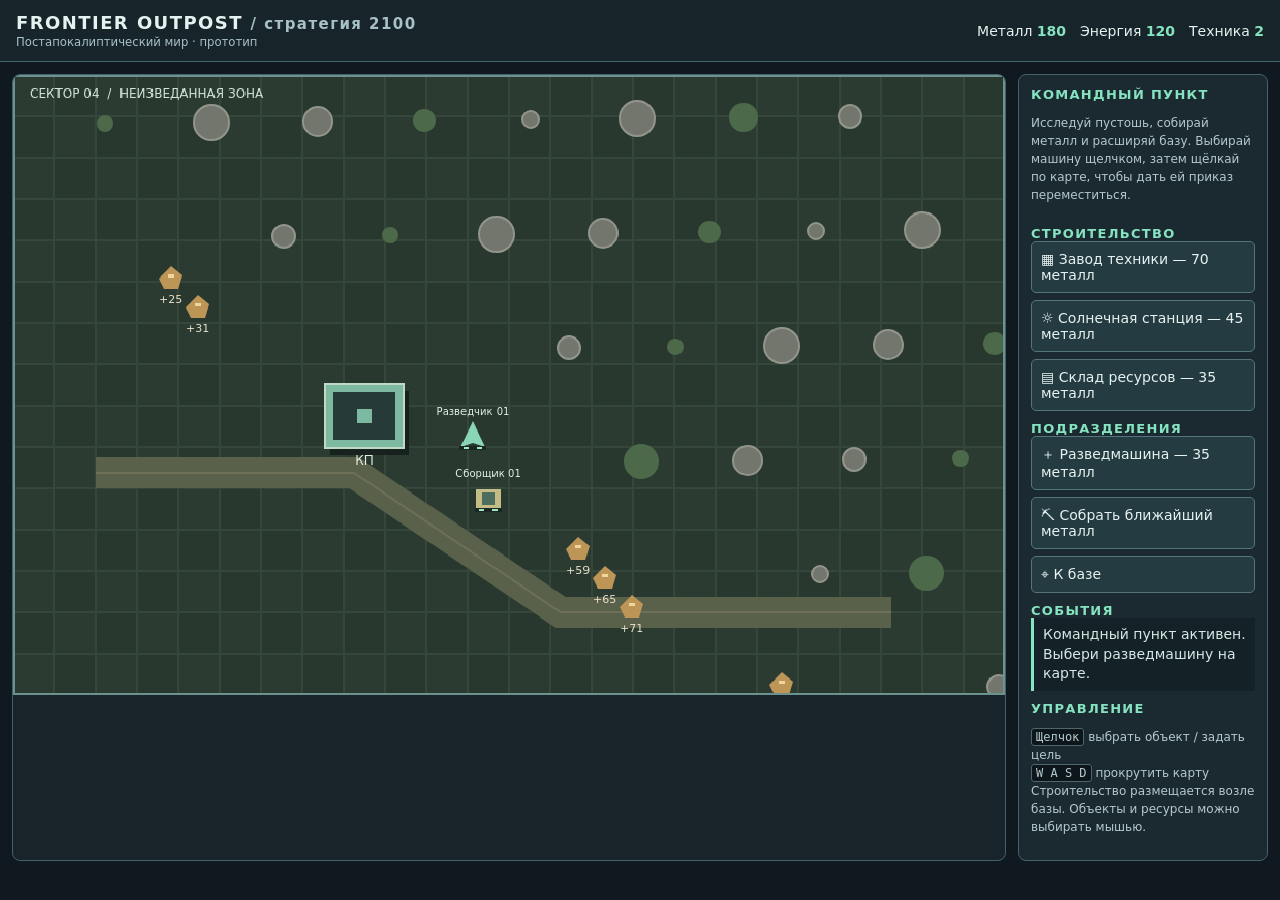
==== index.html @ 60584b37 "Add playable browser strategy prototype" ====
<!doctype html>
<html lang="ru">
<head>
<meta charset="utf-8">
<meta name="viewport" content="width=device-width,initial-scale=1">
<title>Warzone 2100 — Frontier Outpost</title>
<style>
:root{color-scheme:dark;--bg:#101820;--panel:#1b2a31;--line:#45616a;--accent:#86e3c0;--text:#e6f2ef}
*{box-sizing:border-box}body{margin:0;background:var(--bg);color:var(--text);font:14px system-ui,Segoe UI,sans-serif}
header{padding:12px 16px;background:#17242a;border-bottom:1px solid var(--line);display:flex;gap:12px;align-items:center;justify-content:space-between;flex-wrap:wrap}
h1{font-size:18px;margin:0;letter-spacing:.08em}small{color:#a8c1c5}
#stats{display:flex;gap:14px;flex-wrap:wrap}.stat b{color:var(--accent);font-variant-numeric:tabular-nums}
main{display:grid;grid-template-columns:minmax(0,1fr) 250px;gap:12px;padding:12px;max-width:1400px;margin:auto}
#stage{min-width:0;position:relative;border:1px solid var(--line);background:#18242a;border-radius:8px;overflow:hidden}
canvas{display:block;width:100%;height:auto;aspect-ratio:16/10;image-rendering:pixelated;cursor:crosshair}
aside{background:var(--panel);border:1px solid var(--line);border-radius:8px;padding:12px;display:flex;flex-direction:column;gap:10px}
h2{font-size:13px;text-transform:uppercase;letter-spacing:.1em;color:var(--accent);margin:0}
button{background:#243b42;color:var(--text);border:1px solid #55757c;border-radius:5px;padding:9px;text-align:left;cursor:pointer;font:inherit}
button:hover{background:#31515a}button:disabled{opacity:.4;cursor:not-allowed}
.actions{display:grid;gap:7px}.help{color:#b5c9cb;line-height:1.5;font-size:12px}
#message{min-height:36px;border-left:3px solid var(--accent);padding:7px 9px;background:#142126;color:#d6e8e5;line-height:1.4}
kbd{background:#0d171b;border:1px solid #50666c;border-radius:3px;padding:1px 4px}
@media(max-width:850px){main{grid-template-columns:1fr}aside{display:grid;grid-template-columns:1fr 1fr}aside .wide{grid-column:1/-1}}
@media(max-width:500px){aside{display:flex}header{align-items:flex-start}#stats{gap:8px}}
</style>
</head>
<body>
<header>
  <div><h1>FRONTIER OUTPOST <small> / стратегия 2100</small></h1><small>Постапокалиптический мир · прототип</small></div>
  <div id="stats">
    <span class="stat">Металл <b id="metal">180</b></span>
    <span class="stat">Энергия <b id="energy">120</b></span>
    <span class="stat">Техника <b id="units">2</b></span>
  </div>
</header>
<main>
  <section id="stage"><canvas id="game" width="960" height="600" aria-label="Игровая карта"></canvas></section>
  <aside>
    <div class="wide"><h2>Командный пункт</h2><p class="help">Исследуй пустошь, собирай металл и расширяй базу. Выбирай машину щелчком, затем щёлкай по карте, чтобы дать ей приказ переместиться.</p></div>
    <div><h2>Строительство</h2><div class="actions">
      <button id="buildFactory">▦ Завод техники — 70 металл</button>
      <button id="buildSolar">☼ Солнечная станция — 45 металл</button>
      <button id="buildStore">▤ Склад ресурсов — 35 металл</button>
    </div></div>
    <div><h2>Подразделения</h2><div class="actions">
      <button id="makeScout">＋ Разведмашина — 35 металл</button>
      <button id="gather">⛏ Собрать ближайший металл</button>
      <button id="center">⌖ К базе</button>
    </div></div>
    <div class="wide"><h2>События</h2><div id="message" role="status">Командный пункт активен. Выбери разведмашину на карте.</div></div>
    <div class="wide"><h2>Управление</h2><p class="help"><kbd>Щелчок</kbd> выбрать объект / задать цель<br><kbd>W A S D</kbd> прокрутить карту<br>Строительство размещается возле базы. Объекты и ресурсы можно выбирать мышью.</p></div>
  </aside>
</main>
<script>
(()=>{
const canvas=document.querySelector('#game'),ctx=canvas.getContext('2d');
const ui={metal:document.querySelector('#metal'),energy:document.querySelector('#energy'),units:document.querySelector('#units'),message:document.querySelector('#message')};
const W=1800,H=1200,T=40;let metal=180,energy=120,selected=null,cam={x:0,y:0},tick=0,placing=null;
const buildings=[{type:'hq',x:340,y:330,w:76,h:62,label:'КП'}];
const units=[{type:'scout',x:445,y:350,tx:445,ty:350,label:'Разведчик 01'},{type:'hauler',x:460,y:410,tx:460,ty:410,label:'Сборщик 01'}];
const nodes=[];for(let i=0;i<24;i++){let x=100+((i*197+53)%1550),y=80+((i*131+117)%1020);if(Math.hypot(x-370,y-360)>200)nodes.push({x,y,amount:25+(i*17)%65})}
const obstacles=[];for(let i=0;i<85;i++){let x=(i*173+89)%W,y=(i*109+47)%H;if(Math.hypot(x-370,y-360)>150)obstacles.push({x,y,r:8+(i%4)*3,type:i%3?'rock':'scrub'})}
const rand=(a,b)=>a+Math.random()*(b-a);
function say(s){ui.message.textContent=s}
function sync(){ui.metal.textContent=Math.floor(metal);ui.energy.textContent=Math.floor(energy);ui.units.textContent=units.length}
function screen(x,y){return{x:x-cam.x,y:y-cam.y}}
function world(x,y){let r=canvas.getBoundingClientRect();return{x:(x-r.left)*canvas.width/r.width+cam.x,y:(y-r.top)*canvas.height/r.height+cam.y}}
function draw(){
 ctx.clearRect(0,0,canvas.width,canvas.height);ctx.fillStyle='#26362f';ctx.fillRect(0,0,960,600);
 ctx.save();ctx.translate(-cam.x,-cam.y);
 // terrain grid
 for(let x=Math.floor(cam.x/T)*T;x<cam.x+960;x+=T){for(let y=Math.floor(cam.y/T)*T;y<cam.y+600;y+=T){ctx.fillStyle=((x/T+y/T)%2===0)?'#2b3b32':'#29382f';ctx.fillRect(x,y,T,T);ctx.strokeStyle='#35463a';ctx.strokeRect(x,y,T,T)}}
 // paths
 ctx.strokeStyle='#59614b';ctx.lineWidth=30;ctx.beginPath();ctx.moveTo(80,385);ctx.lineTo(330,385);ctx.lineTo(530,520);ctx.lineTo(850,520);ctx.stroke();ctx.strokeStyle='#6d7057';ctx.lineWidth=2;ctx.stroke();
 for(const o of obstacles){ctx.fillStyle=o.type==='rock'?'#72766c':'#4c6949';ctx.beginPath();ctx.arc(o.x,o.y,o.r,0,Math.PI*2);ctx.fill();if(o.type==='rock'){ctx.strokeStyle='#92958b';ctx.stroke()}}
 // metal nodes
 for(const n of nodes){ctx.fillStyle='#bd9557';ctx.beginPath();ctx.moveTo(n.x,n.y-12);ctx.lineTo(n.x+11,n.y-3);ctx.lineTo(n.x+7,n.y+10);ctx.lineTo(n.x-7,n.y+10);ctx.lineTo(n.x-12,n.y);ctx.closePath();ctx.fill();ctx.fillStyle='#f0d59a';ctx.fillRect(n.x-3,n.y-4,6,3);ctx.fillStyle='#e8e0c7';ctx.font='11px system-ui';ctx.fillText('+'+n.amount,n.x-12,n.y+24)}
 for(const b of buildings)drawBuilding(b);
 for(const u of units)drawUnit(u);
 ctx.restore();
 // map frame and compass
 ctx.strokeStyle='#6c9290';ctx.lineWidth=2;ctx.strokeRect(1,1,958,598);
 ctx.fillStyle='#d2e4d8';ctx.font='12px system-ui';ctx.fillText('СЕКТОР 04  /  НЕИЗВЕДАННАЯ ЗОНА',16,22);
 if(placing){ctx.fillStyle='#a3f1c2';ctx.fillText('Режим строительства: щёлкни по свободному месту',16,canvas.height-16)}
}
function drawBuilding(b){
 const colors={hq:'#7db9a0',factory:'#b3a16e',solar:'#d8bc61',store:'#9caaa1'};
 ctx.fillStyle='#17221f';ctx.fillRect(b.x-b.w/2+5,b.y-b.h/2+7,b.w,b.h);
 ctx.fillStyle=colors[b.type]||'#8db3a5';ctx.fillRect(b.x-b.w/2,b.y-b.h/2,b.w,b.h);
 ctx.fillStyle='#263b38';ctx.fillRect(b.x-b.w/2+8,b.y-b.h/2+8,b.w-16,b.h-16);
 ctx.strokeStyle='#c0d9c4';ctx.strokeRect(b.x-b.w/2,b.y-b.h/2,b.w,b.h);
 if(b.type==='solar'){ctx.strokeStyle='#f3d97e';for(let i=-1;i<=1;i++){ctx.beginPath();ctx.moveTo(b.x+i*13,b.y-16);ctx.lineTo(b.x+i*13,b.y+16);ctx.stroke()}}
 else {ctx.fillStyle=colors[b.type]||'#8db3a5';ctx.fillRect(b.x-7,b.y-7,14,14)}
 ctx.fillStyle='#e6eee1';ctx.font='12px system-ui';ctx.textAlign='center';ctx.fillText(b.label,b.x,b.y+b.h/2+16);ctx.textAlign='left';
 if(selected===b){ctx.strokeStyle='#8af0c1';ctx.lineWidth=2;ctx.strokeRect(b.x-b.w/2-4,b.y-b.h/2-4,b.w+8,b.h+8)}
}
function drawUnit(u){
 ctx.save();ctx.translate(u.x,u.y);
 if(u.type==='scout'){ctx.fillStyle='#8ad5b5';ctx.beginPath();ctx.moveTo(0,-15);ctx.lineTo(12,10);ctx.lineTo(0,6);ctx.lineTo(-12,10);ctx.closePath();ctx.fill()}
 else {ctx.fillStyle='#c3bd85';ctx.fillRect(-12,-9,24,18);ctx.fillStyle='#4d6d5e';ctx.fillRect(-6,-6,12,12)}
 ctx.fillStyle='#1a2724';ctx.fillRect(-13,9,26,4);ctx.fillStyle='#9ce8bd';ctx.fillRect(-9,10,5,2);ctx.fillRect(4,10,5,2);
 if(selected===u){ctx.strokeStyle='#9cf5c4';ctx.lineWidth=2;ctx.beginPath();ctx.arc(0,0,20,0,Math.PI*2);ctx.stroke()}
 ctx.fillStyle='#e4eee6';ctx.font='10px system-ui';ctx.textAlign='center';ctx.fillText(u.label,0,-21);ctx.restore();ctx.textAlign='left';
}
function freeSpot(x,y){return !buildings.some(b=>Math.hypot(x-b.x,y-b.y)<70)&&!nodes.some(n=>Math.hypot(x-n.x,y-n.y)<30)}
function build(type,cost,label,w=54,h=44){
 if(metal<cost){say('Недостаточно металла. Отправь сборщик к месторождению.');return}
 const base=buildings[0],x=base.x+100+(buildings.length%3)*72,y=base.y+90+Math.floor(buildings.length/3)*62;
 if(!freeSpot(x,y)){say('Рядом с базой нет свободного места.');return}
 metal-=cost;buildings.push({type,x,y,w,h,label});if(type==='solar')energy+=25;sync();say(label+' построен.');
}
document.querySelector('#buildFactory').onclick=()=>build('factory',70,'Завод',64,52);
document.querySelector('#buildSolar').onclick=()=>build('solar',45,'Солнечная станция',58,42);
document.querySelector('#buildStore').onclick=()=>build('store',35,'Склад',54,44);
document.querySelector('#makeScout').onclick=()=>{
 if(!buildings.some(b=>b.type==='factory')){say('Сначала построй завод техники.');return}
 if(metal<35){say('Недостаточно металла.');return}
 metal-=35;units.push({type:'scout',x:buildings[0].x+rand(-45,45),y:buildings[0].y+70,tx:buildings[0].x+80,ty:buildings[0].y+80,label:'Разведчик '+String(units.length+1).padStart(2,'0')});sync();say('Разведмашина готова.');
};
document.querySelector('#gather').onclick=()=>{
 let u=selected&&units.includes(selected)?selected:units.find(u=>u.type==='hauler');
 if(!u){say('Выбери сборщик или разведмашину.');return}
 const n=nodes.filter(n=>n.amount>0).sort((a,b)=>Math.hypot(a.x-u.x,a.y-u.y)-Math.hypot(b.x-u.x,b.y-u.y))[0];
 if(!n){say('Все доступные месторождения исчерпаны.');return}
 u.task=n;u.tx=n.x;u.ty=n.y;say('Сборщик направлен к месторождению.');
};
document.querySelector('#center').onclick=()=>{cam.x=Math.max(0,Math.min(W-960,buildings[0].x-480));cam.y=Math.max(0,Math.min(H-600,buildings[0].y-300))};
canvas.addEventListener('click',e=>{
 const p=world(e.clientX,e.clientY);
 if(placing){if(freeSpot(p.x,p.y)){metal-=placing.cost;buildings.push({type:placing.type,x:p.x,y:p.y,w:placing.w,h:placing.h,label:placing.label});if(placing.type==='solar')energy+=25;say(placing.label+' построен.');placing=null;sync()}else say('Это место занято.');return}
 const b=buildings.find(b=>Math.abs(p.x-b.x)<b.w/2+6&&Math.abs(p.y-b.y)<b.h/2+6);
 const u=units.find(u=>Math.hypot(p.x-u.x,p.y-u.y)<23);
 const n=nodes.find(n=>Math.hypot(p.x-n.x,p.y-n.y)<19);
 if(u){selected=u;say(u.label+' выбран. Щёлкни по карте, чтобы переместить.');return}
 if(b){selected=b;say(b.label+' выбран.');return}
 if(n){say('Месторождение металла: '+n.amount+' единиц. Выбери сборщик и нажми «Собрать ближайший металл».');return}
 if(selected&&units.includes(selected)){selected.tx=p.x;selected.ty=p.y;selected.task=null;say(selected.label+' получил приказ переместиться.')}
 else selected=null;
});
const keys={};addEventListener('keydown',e=>{keys[e.key.toLowerCase()]=true;if(['w','a','s','d',' '].includes(e.key.toLowerCase()))e.preventDefault()});addEventListener('keyup',e=>keys[e.key.toLowerCase()]=false);
let last=performance.now();function loop(now){let dt=Math.min(.04,(now-last)/1000);last=now;tick+=dt;
 if(keys.a)cam.x-=260*dt;if(keys.d)cam.x+=260*dt;if(keys.w)cam.y-=260*dt;if(keys.s)cam.y+=260*dt;cam.x=Math.max(0,Math.min(W-960,cam.x));cam.y=Math.max(0,Math.min(H-600,cam.y));
 for(const u of units){
  const dx=u.tx-u.x,dy=u.ty-u.y,dist=Math.hypot(dx,dy),speed=u.type==='hauler'?75:110;
  if(dist>2){u.x+=dx/dist*Math.min(dist,speed*dt);u.y+=dy/dist*Math.min(dist,speed*dt)}
  if(u.task&&Math.hypot(u.x-u.task.x,u.y-u.task.y)<15){const n=u.task,amount=Math.min(n.amount,12*dt);n.amount-=amount;metal+=amount;if(n.amount<=0){u.task=null;say('Месторождение исчерпано.');}sync()}
 }
 if(tick>2){tick=0;energy+=buildings.filter(b=>b.type==='solar').length*.5;sync()}
 draw();requestAnimationFrame(loop)}
sync();requestAnimationFrame(loop);
})();
</script>
</body>
</html>
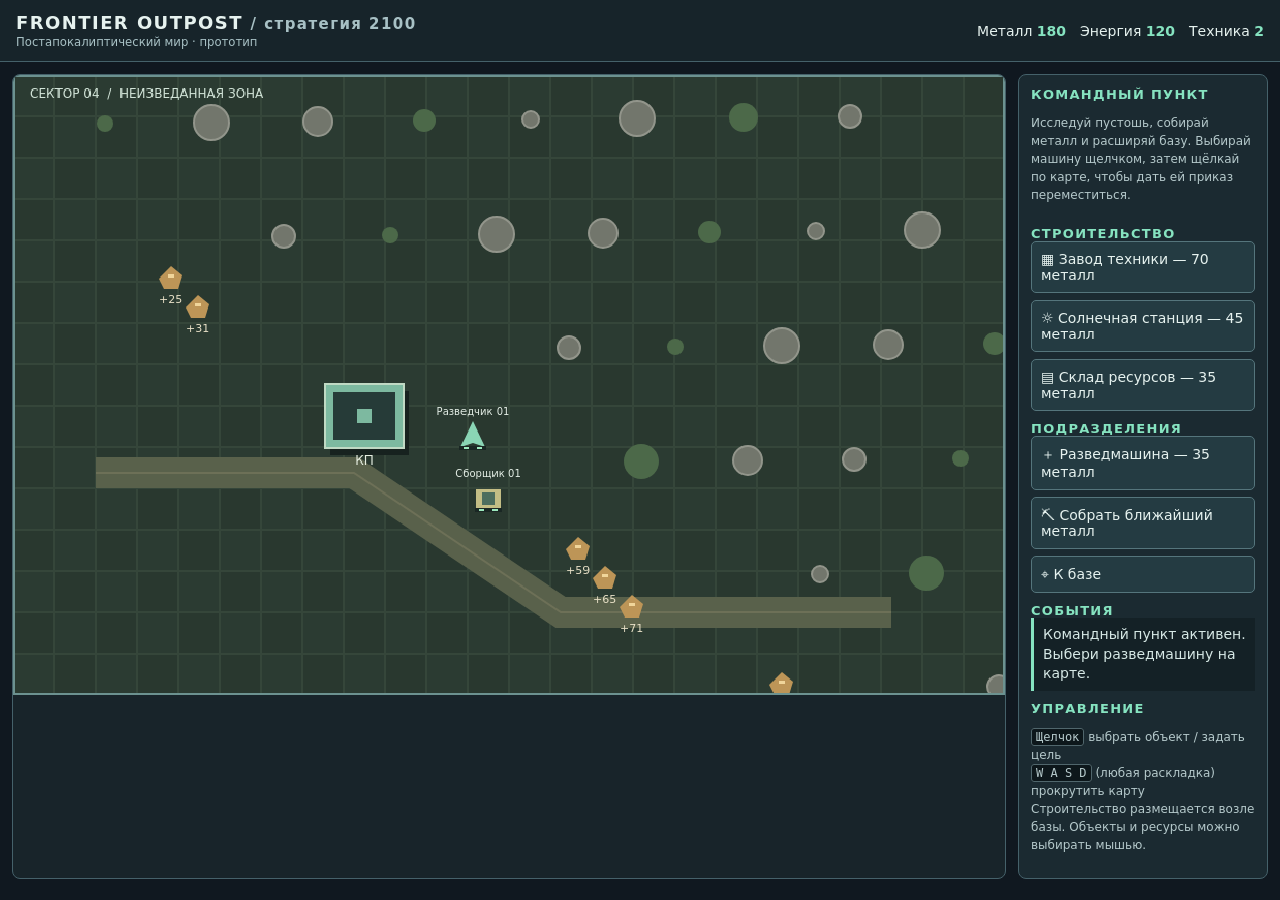
==== commit 2c112f74: "Fix WASD controls across keyboard layouts" ====
--- a/index.html
+++ b/index.html
@@ -12,7 +12,7 @@
 #stats{display:flex;gap:14px;flex-wrap:wrap}.stat b{color:var(--accent);font-variant-numeric:tabular-nums}
 main{display:grid;grid-template-columns:minmax(0,1fr) 250px;gap:12px;padding:12px;max-width:1400px;margin:auto}
 #stage{min-width:0;position:relative;border:1px solid var(--line);background:#18242a;border-radius:8px;overflow:hidden}
-canvas{display:block;width:100%;height:auto;aspect-ratio:16/10;image-rendering:pixelated;cursor:crosshair}
+canvas{display:block;width:100%;height:auto;aspect-ratio:16/10;image-rendering:pixelated;cursor:crosshair;outline:none}canvas:focus-visible{outline:2px solid var(--accent);outline-offset:-3px}
 aside{background:var(--panel);border:1px solid var(--line);border-radius:8px;padding:12px;display:flex;flex-direction:column;gap:10px}
 h2{font-size:13px;text-transform:uppercase;letter-spacing:.1em;color:var(--accent);margin:0}
 button{background:#243b42;color:var(--text);border:1px solid #55757c;border-radius:5px;padding:9px;text-align:left;cursor:pointer;font:inherit}
@@ -34,7 +34,7 @@
   </div>
 </header>
 <main>
-  <section id="stage"><canvas id="game" width="960" height="600" aria-label="Игровая карта"></canvas></section>
+  <section id="stage"><canvas id="game" width="960" height="600" tabindex="0" aria-label="Игровая карта. Щёлкни по карте, затем используй WASD для прокрутки."></canvas></section>
   <aside>
     <div class="wide"><h2>Командный пункт</h2><p class="help">Исследуй пустошь, собирай металл и расширяй базу. Выбирай машину щелчком, затем щёлкай по карте, чтобы дать ей приказ переместиться.</p></div>
     <div><h2>Строительство</h2><div class="actions">
@@ -48,7 +48,7 @@
       <button id="center">⌖ К базе</button>
     </div></div>
     <div class="wide"><h2>События</h2><div id="message" role="status">Командный пункт активен. Выбери разведмашину на карте.</div></div>
-    <div class="wide"><h2>Управление</h2><p class="help"><kbd>Щелчок</kbd> выбрать объект / задать цель<br><kbd>W A S D</kbd> прокрутить карту<br>Строительство размещается возле базы. Объекты и ресурсы можно выбирать мышью.</p></div>
+    <div class="wide"><h2>Управление</h2><p class="help"><kbd>Щелчок</kbd> выбрать объект / задать цель<br><kbd>W A S D</kbd> (любая раскладка) прокрутить карту<br>Строительство размещается возле базы. Объекты и ресурсы можно выбирать мышью.</p></div>
   </aside>
 </main>
 <script>
@@ -137,7 +137,16 @@
  if(selected&&units.includes(selected)){selected.tx=p.x;selected.ty=p.y;selected.task=null;say(selected.label+' получил приказ переместиться.')}
  else selected=null;
 });
-const keys={};addEventListener('keydown',e=>{keys[e.key.toLowerCase()]=true;if(['w','a','s','d',' '].includes(e.key.toLowerCase()))e.preventDefault()});addEventListener('keyup',e=>keys[e.key.toLowerCase()]=false);
+const keys={};
+const keyMap={KeyW:'w',KeyA:'a',KeyS:'s',KeyD:'d',ArrowUp:'w',ArrowLeft:'a',ArrowDown:'s',ArrowRight:'d'};
+canvas.addEventListener('pointerdown',()=>canvas.focus({preventScroll:true}));
+window.addEventListener('keydown',e=>{
+ const k=keyMap[e.code];
+ if(k){keys[k]=true;e.preventDefault()}
+});
+window.addEventListener('keyup',e=>{const k=keyMap[e.code];if(k)keys[k]=false});
+window.addEventListener('blur',()=>{for(const k of Object.keys(keys))keys[k]=false});
+document.addEventListener('visibilitychange',()=>{if(document.hidden){for(const k of Object.keys(keys))keys[k]=false}});
 let last=performance.now();function loop(now){let dt=Math.min(.04,(now-last)/1000);last=now;tick+=dt;
  if(keys.a)cam.x-=260*dt;if(keys.d)cam.x+=260*dt;if(keys.w)cam.y-=260*dt;if(keys.s)cam.y+=260*dt;cam.x=Math.max(0,Math.min(W-960,cam.x));cam.y=Math.max(0,Math.min(H-600,cam.y));
  for(const u of units){
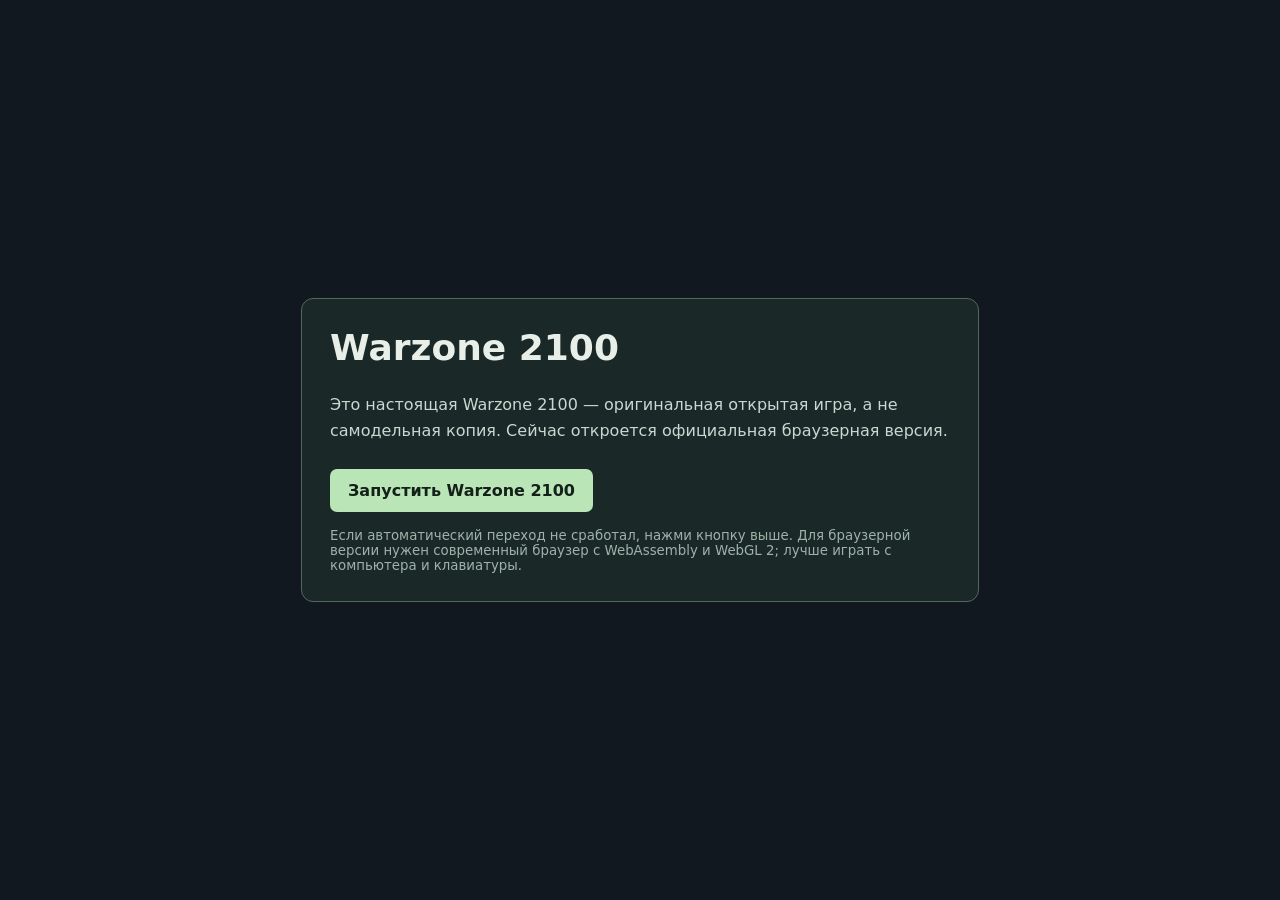
==== commit fd3af6e4: "Replace fake prototype with launcher for official Warzone 2100 web edition" ====
--- a/index.html
+++ b/index.html
@@ -3,161 +3,24 @@
 <head>
 <meta charset="utf-8">
 <meta name="viewport" content="width=device-width,initial-scale=1">
-<title>Warzone 2100 — Frontier Outpost</title>
+<meta http-equiv="refresh" content="2;url=https://play.wz2100.net/">
+<title>Warzone 2100 — запуск настоящей игры</title>
 <style>
-:root{color-scheme:dark;--bg:#101820;--panel:#1b2a31;--line:#45616a;--accent:#86e3c0;--text:#e6f2ef}
-*{box-sizing:border-box}body{margin:0;background:var(--bg);color:var(--text);font:14px system-ui,Segoe UI,sans-serif}
-header{padding:12px 16px;background:#17242a;border-bottom:1px solid var(--line);display:flex;gap:12px;align-items:center;justify-content:space-between;flex-wrap:wrap}
-h1{font-size:18px;margin:0;letter-spacing:.08em}small{color:#a8c1c5}
-#stats{display:flex;gap:14px;flex-wrap:wrap}.stat b{color:var(--accent);font-variant-numeric:tabular-nums}
-main{display:grid;grid-template-columns:minmax(0,1fr) 250px;gap:12px;padding:12px;max-width:1400px;margin:auto}
-#stage{min-width:0;position:relative;border:1px solid var(--line);background:#18242a;border-radius:8px;overflow:hidden}
-canvas{display:block;width:100%;height:auto;aspect-ratio:16/10;image-rendering:pixelated;cursor:crosshair;outline:none}canvas:focus-visible{outline:2px solid var(--accent);outline-offset:-3px}
-aside{background:var(--panel);border:1px solid var(--line);border-radius:8px;padding:12px;display:flex;flex-direction:column;gap:10px}
-h2{font-size:13px;text-transform:uppercase;letter-spacing:.1em;color:var(--accent);margin:0}
-button{background:#243b42;color:var(--text);border:1px solid #55757c;border-radius:5px;padding:9px;text-align:left;cursor:pointer;font:inherit}
-button:hover{background:#31515a}button:disabled{opacity:.4;cursor:not-allowed}
-.actions{display:grid;gap:7px}.help{color:#b5c9cb;line-height:1.5;font-size:12px}
-#message{min-height:36px;border-left:3px solid var(--accent);padding:7px 9px;background:#142126;color:#d6e8e5;line-height:1.4}
-kbd{background:#0d171b;border:1px solid #50666c;border-radius:3px;padding:1px 4px}
-@media(max-width:850px){main{grid-template-columns:1fr}aside{display:grid;grid-template-columns:1fr 1fr}aside .wide{grid-column:1/-1}}
-@media(max-width:500px){aside{display:flex}header{align-items:flex-start}#stats{gap:8px}}
+:root{color-scheme:dark;background:#111820;color:#e8eee8;font:16px system-ui,sans-serif}
+body{min-height:100vh;margin:0;display:grid;place-items:center;padding:24px;box-sizing:border-box}
+main{max-width:620px;padding:28px;border:1px solid #52685f;border-radius:12px;background:#1a2927}
+h1{margin-top:0;font-size:clamp(24px,5vw,36px)}
+p{line-height:1.6;color:#c9d8d1}
+a{display:inline-block;margin-top:10px;padding:12px 18px;background:#b9e5b7;color:#142019;text-decoration:none;font-weight:700;border-radius:7px}
+small{display:block;margin-top:16px;color:#9fb2aa}
 </style>
 </head>
 <body>
-<header>
-  <div><h1>FRONTIER OUTPOST <small> / стратегия 2100</small></h1><small>Постапокалиптический мир · прототип</small></div>
-  <div id="stats">
-    <span class="stat">Металл <b id="metal">180</b></span>
-    <span class="stat">Энергия <b id="energy">120</b></span>
-    <span class="stat">Техника <b id="units">2</b></span>
-  </div>
-</header>
 <main>
-  <section id="stage"><canvas id="game" width="960" height="600" tabindex="0" aria-label="Игровая карта. Щёлкни по карте, затем используй WASD для прокрутки."></canvas></section>
-  <aside>
-    <div class="wide"><h2>Командный пункт</h2><p class="help">Исследуй пустошь, собирай металл и расширяй базу. Выбирай машину щелчком, затем щёлкай по карте, чтобы дать ей приказ переместиться.</p></div>
-    <div><h2>Строительство</h2><div class="actions">
-      <button id="buildFactory">▦ Завод техники — 70 металл</button>
-      <button id="buildSolar">☼ Солнечная станция — 45 металл</button>
-      <button id="buildStore">▤ Склад ресурсов — 35 металл</button>
-    </div></div>
-    <div><h2>Подразделения</h2><div class="actions">
-      <button id="makeScout">＋ Разведмашина — 35 металл</button>
-      <button id="gather">⛏ Собрать ближайший металл</button>
-      <button id="center">⌖ К базе</button>
-    </div></div>
-    <div class="wide"><h2>События</h2><div id="message" role="status">Командный пункт активен. Выбери разведмашину на карте.</div></div>
-    <div class="wide"><h2>Управление</h2><p class="help"><kbd>Щелчок</kbd> выбрать объект / задать цель<br><kbd>W A S D</kbd> (любая раскладка) прокрутить карту<br>Строительство размещается возле базы. Объекты и ресурсы можно выбирать мышью.</p></div>
-  </aside>
+<h1>Warzone 2100</h1>
+<p>Это настоящая Warzone 2100 — оригинальная открытая игра, а не самодельная копия. Сейчас откроется официальная браузерная версия.</p>
+<a href="https://play.wz2100.net/">Запустить Warzone 2100</a>
+<small>Если автоматический переход не сработал, нажми кнопку выше. Для браузерной версии нужен современный браузер с WebAssembly и WebGL 2; лучше играть с компьютера и клавиатуры.</small>
 </main>
-<script>
-(()=>{
-const canvas=document.querySelector('#game'),ctx=canvas.getContext('2d');
-const ui={metal:document.querySelector('#metal'),energy:document.querySelector('#energy'),units:document.querySelector('#units'),message:document.querySelector('#message')};
-const W=1800,H=1200,T=40;let metal=180,energy=120,selected=null,cam={x:0,y:0},tick=0,placing=null;
-const buildings=[{type:'hq',x:340,y:330,w:76,h:62,label:'КП'}];
-const units=[{type:'scout',x:445,y:350,tx:445,ty:350,label:'Разведчик 01'},{type:'hauler',x:460,y:410,tx:460,ty:410,label:'Сборщик 01'}];
-const nodes=[];for(let i=0;i<24;i++){let x=100+((i*197+53)%1550),y=80+((i*131+117)%1020);if(Math.hypot(x-370,y-360)>200)nodes.push({x,y,amount:25+(i*17)%65})}
-const obstacles=[];for(let i=0;i<85;i++){let x=(i*173+89)%W,y=(i*109+47)%H;if(Math.hypot(x-370,y-360)>150)obstacles.push({x,y,r:8+(i%4)*3,type:i%3?'rock':'scrub'})}
-const rand=(a,b)=>a+Math.random()*(b-a);
-function say(s){ui.message.textContent=s}
-function sync(){ui.metal.textContent=Math.floor(metal);ui.energy.textContent=Math.floor(energy);ui.units.textContent=units.length}
-function screen(x,y){return{x:x-cam.x,y:y-cam.y}}
-function world(x,y){let r=canvas.getBoundingClientRect();return{x:(x-r.left)*canvas.width/r.width+cam.x,y:(y-r.top)*canvas.height/r.height+cam.y}}
-function draw(){
- ctx.clearRect(0,0,canvas.width,canvas.height);ctx.fillStyle='#26362f';ctx.fillRect(0,0,960,600);
- ctx.save();ctx.translate(-cam.x,-cam.y);
- // terrain grid
- for(let x=Math.floor(cam.x/T)*T;x<cam.x+960;x+=T){for(let y=Math.floor(cam.y/T)*T;y<cam.y+600;y+=T){ctx.fillStyle=((x/T+y/T)%2===0)?'#2b3b32':'#29382f';ctx.fillRect(x,y,T,T);ctx.strokeStyle='#35463a';ctx.strokeRect(x,y,T,T)}}
- // paths
- ctx.strokeStyle='#59614b';ctx.lineWidth=30;ctx.beginPath();ctx.moveTo(80,385);ctx.lineTo(330,385);ctx.lineTo(530,520);ctx.lineTo(850,520);ctx.stroke();ctx.strokeStyle='#6d7057';ctx.lineWidth=2;ctx.stroke();
- for(const o of obstacles){ctx.fillStyle=o.type==='rock'?'#72766c':'#4c6949';ctx.beginPath();ctx.arc(o.x,o.y,o.r,0,Math.PI*2);ctx.fill();if(o.type==='rock'){ctx.strokeStyle='#92958b';ctx.stroke()}}
- // metal nodes
- for(const n of nodes){ctx.fillStyle='#bd9557';ctx.beginPath();ctx.moveTo(n.x,n.y-12);ctx.lineTo(n.x+11,n.y-3);ctx.lineTo(n.x+7,n.y+10);ctx.lineTo(n.x-7,n.y+10);ctx.lineTo(n.x-12,n.y);ctx.closePath();ctx.fill();ctx.fillStyle='#f0d59a';ctx.fillRect(n.x-3,n.y-4,6,3);ctx.fillStyle='#e8e0c7';ctx.font='11px system-ui';ctx.fillText('+'+n.amount,n.x-12,n.y+24)}
- for(const b of buildings)drawBuilding(b);
- for(const u of units)drawUnit(u);
- ctx.restore();
- // map frame and compass
- ctx.strokeStyle='#6c9290';ctx.lineWidth=2;ctx.strokeRect(1,1,958,598);
- ctx.fillStyle='#d2e4d8';ctx.font='12px system-ui';ctx.fillText('СЕКТОР 04  /  НЕИЗВЕДАННАЯ ЗОНА',16,22);
- if(placing){ctx.fillStyle='#a3f1c2';ctx.fillText('Режим строительства: щёлкни по свободному месту',16,canvas.height-16)}
-}
-function drawBuilding(b){
- const colors={hq:'#7db9a0',factory:'#b3a16e',solar:'#d8bc61',store:'#9caaa1'};
- ctx.fillStyle='#17221f';ctx.fillRect(b.x-b.w/2+5,b.y-b.h/2+7,b.w,b.h);
- ctx.fillStyle=colors[b.type]||'#8db3a5';ctx.fillRect(b.x-b.w/2,b.y-b.h/2,b.w,b.h);
- ctx.fillStyle='#263b38';ctx.fillRect(b.x-b.w/2+8,b.y-b.h/2+8,b.w-16,b.h-16);
- ctx.strokeStyle='#c0d9c4';ctx.strokeRect(b.x-b.w/2,b.y-b.h/2,b.w,b.h);
- if(b.type==='solar'){ctx.strokeStyle='#f3d97e';for(let i=-1;i<=1;i++){ctx.beginPath();ctx.moveTo(b.x+i*13,b.y-16);ctx.lineTo(b.x+i*13,b.y+16);ctx.stroke()}}
- else {ctx.fillStyle=colors[b.type]||'#8db3a5';ctx.fillRect(b.x-7,b.y-7,14,14)}
- ctx.fillStyle='#e6eee1';ctx.font='12px system-ui';ctx.textAlign='center';ctx.fillText(b.label,b.x,b.y+b.h/2+16);ctx.textAlign='left';
- if(selected===b){ctx.strokeStyle='#8af0c1';ctx.lineWidth=2;ctx.strokeRect(b.x-b.w/2-4,b.y-b.h/2-4,b.w+8,b.h+8)}
-}
-function drawUnit(u){
- ctx.save();ctx.translate(u.x,u.y);
- if(u.type==='scout'){ctx.fillStyle='#8ad5b5';ctx.beginPath();ctx.moveTo(0,-15);ctx.lineTo(12,10);ctx.lineTo(0,6);ctx.lineTo(-12,10);ctx.closePath();ctx.fill()}
- else {ctx.fillStyle='#c3bd85';ctx.fillRect(-12,-9,24,18);ctx.fillStyle='#4d6d5e';ctx.fillRect(-6,-6,12,12)}
- ctx.fillStyle='#1a2724';ctx.fillRect(-13,9,26,4);ctx.fillStyle='#9ce8bd';ctx.fillRect(-9,10,5,2);ctx.fillRect(4,10,5,2);
- if(selected===u){ctx.strokeStyle='#9cf5c4';ctx.lineWidth=2;ctx.beginPath();ctx.arc(0,0,20,0,Math.PI*2);ctx.stroke()}
- ctx.fillStyle='#e4eee6';ctx.font='10px system-ui';ctx.textAlign='center';ctx.fillText(u.label,0,-21);ctx.restore();ctx.textAlign='left';
-}
-function freeSpot(x,y){return !buildings.some(b=>Math.hypot(x-b.x,y-b.y)<70)&&!nodes.some(n=>Math.hypot(x-n.x,y-n.y)<30)}
-function build(type,cost,label,w=54,h=44){
- if(metal<cost){say('Недостаточно металла. Отправь сборщик к месторождению.');return}
- const base=buildings[0],x=base.x+100+(buildings.length%3)*72,y=base.y+90+Math.floor(buildings.length/3)*62;
- if(!freeSpot(x,y)){say('Рядом с базой нет свободного места.');return}
- metal-=cost;buildings.push({type,x,y,w,h,label});if(type==='solar')energy+=25;sync();say(label+' построен.');
-}
-document.querySelector('#buildFactory').onclick=()=>build('factory',70,'Завод',64,52);
-document.querySelector('#buildSolar').onclick=()=>build('solar',45,'Солнечная станция',58,42);
-document.querySelector('#buildStore').onclick=()=>build('store',35,'Склад',54,44);
-document.querySelector('#makeScout').onclick=()=>{
- if(!buildings.some(b=>b.type==='factory')){say('Сначала построй завод техники.');return}
- if(metal<35){say('Недостаточно металла.');return}
- metal-=35;units.push({type:'scout',x:buildings[0].x+rand(-45,45),y:buildings[0].y+70,tx:buildings[0].x+80,ty:buildings[0].y+80,label:'Разведчик '+String(units.length+1).padStart(2,'0')});sync();say('Разведмашина готова.');
-};
-document.querySelector('#gather').onclick=()=>{
- let u=selected&&units.includes(selected)?selected:units.find(u=>u.type==='hauler');
- if(!u){say('Выбери сборщик или разведмашину.');return}
- const n=nodes.filter(n=>n.amount>0).sort((a,b)=>Math.hypot(a.x-u.x,a.y-u.y)-Math.hypot(b.x-u.x,b.y-u.y))[0];
- if(!n){say('Все доступные месторождения исчерпаны.');return}
- u.task=n;u.tx=n.x;u.ty=n.y;say('Сборщик направлен к месторождению.');
-};
-document.querySelector('#center').onclick=()=>{cam.x=Math.max(0,Math.min(W-960,buildings[0].x-480));cam.y=Math.max(0,Math.min(H-600,buildings[0].y-300))};
-canvas.addEventListener('click',e=>{
- const p=world(e.clientX,e.clientY);
- if(placing){if(freeSpot(p.x,p.y)){metal-=placing.cost;buildings.push({type:placing.type,x:p.x,y:p.y,w:placing.w,h:placing.h,label:placing.label});if(placing.type==='solar')energy+=25;say(placing.label+' построен.');placing=null;sync()}else say('Это место занято.');return}
- const b=buildings.find(b=>Math.abs(p.x-b.x)<b.w/2+6&&Math.abs(p.y-b.y)<b.h/2+6);
- const u=units.find(u=>Math.hypot(p.x-u.x,p.y-u.y)<23);
- const n=nodes.find(n=>Math.hypot(p.x-n.x,p.y-n.y)<19);
- if(u){selected=u;say(u.label+' выбран. Щёлкни по карте, чтобы переместить.');return}
- if(b){selected=b;say(b.label+' выбран.');return}
- if(n){say('Месторождение металла: '+n.amount+' единиц. Выбери сборщик и нажми «Собрать ближайший металл».');return}
- if(selected&&units.includes(selected)){selected.tx=p.x;selected.ty=p.y;selected.task=null;say(selected.label+' получил приказ переместиться.')}
- else selected=null;
-});
-const keys={};
-const keyMap={KeyW:'w',KeyA:'a',KeyS:'s',KeyD:'d',ArrowUp:'w',ArrowLeft:'a',ArrowDown:'s',ArrowRight:'d'};
-canvas.addEventListener('pointerdown',()=>canvas.focus({preventScroll:true}));
-window.addEventListener('keydown',e=>{
- const k=keyMap[e.code];
- if(k){keys[k]=true;e.preventDefault()}
-});
-window.addEventListener('keyup',e=>{const k=keyMap[e.code];if(k)keys[k]=false});
-window.addEventListener('blur',()=>{for(const k of Object.keys(keys))keys[k]=false});
-document.addEventListener('visibilitychange',()=>{if(document.hidden){for(const k of Object.keys(keys))keys[k]=false}});
-let last=performance.now();function loop(now){let dt=Math.min(.04,(now-last)/1000);last=now;tick+=dt;
- if(keys.a)cam.x-=260*dt;if(keys.d)cam.x+=260*dt;if(keys.w)cam.y-=260*dt;if(keys.s)cam.y+=260*dt;cam.x=Math.max(0,Math.min(W-960,cam.x));cam.y=Math.max(0,Math.min(H-600,cam.y));
- for(const u of units){
-  const dx=u.tx-u.x,dy=u.ty-u.y,dist=Math.hypot(dx,dy),speed=u.type==='hauler'?75:110;
-  if(dist>2){u.x+=dx/dist*Math.min(dist,speed*dt);u.y+=dy/dist*Math.min(dist,speed*dt)}
-  if(u.task&&Math.hypot(u.x-u.task.x,u.y-u.task.y)<15){const n=u.task,amount=Math.min(n.amount,12*dt);n.amount-=amount;metal+=amount;if(n.amount<=0){u.task=null;say('Месторождение исчерпано.');}sync()}
- }
- if(tick>2){tick=0;energy+=buildings.filter(b=>b.type==='solar').length*.5;sync()}
- draw();requestAnimationFrame(loop)}
-sync();requestAnimationFrame(loop);
-})();
-</script>
 </body>
 </html>
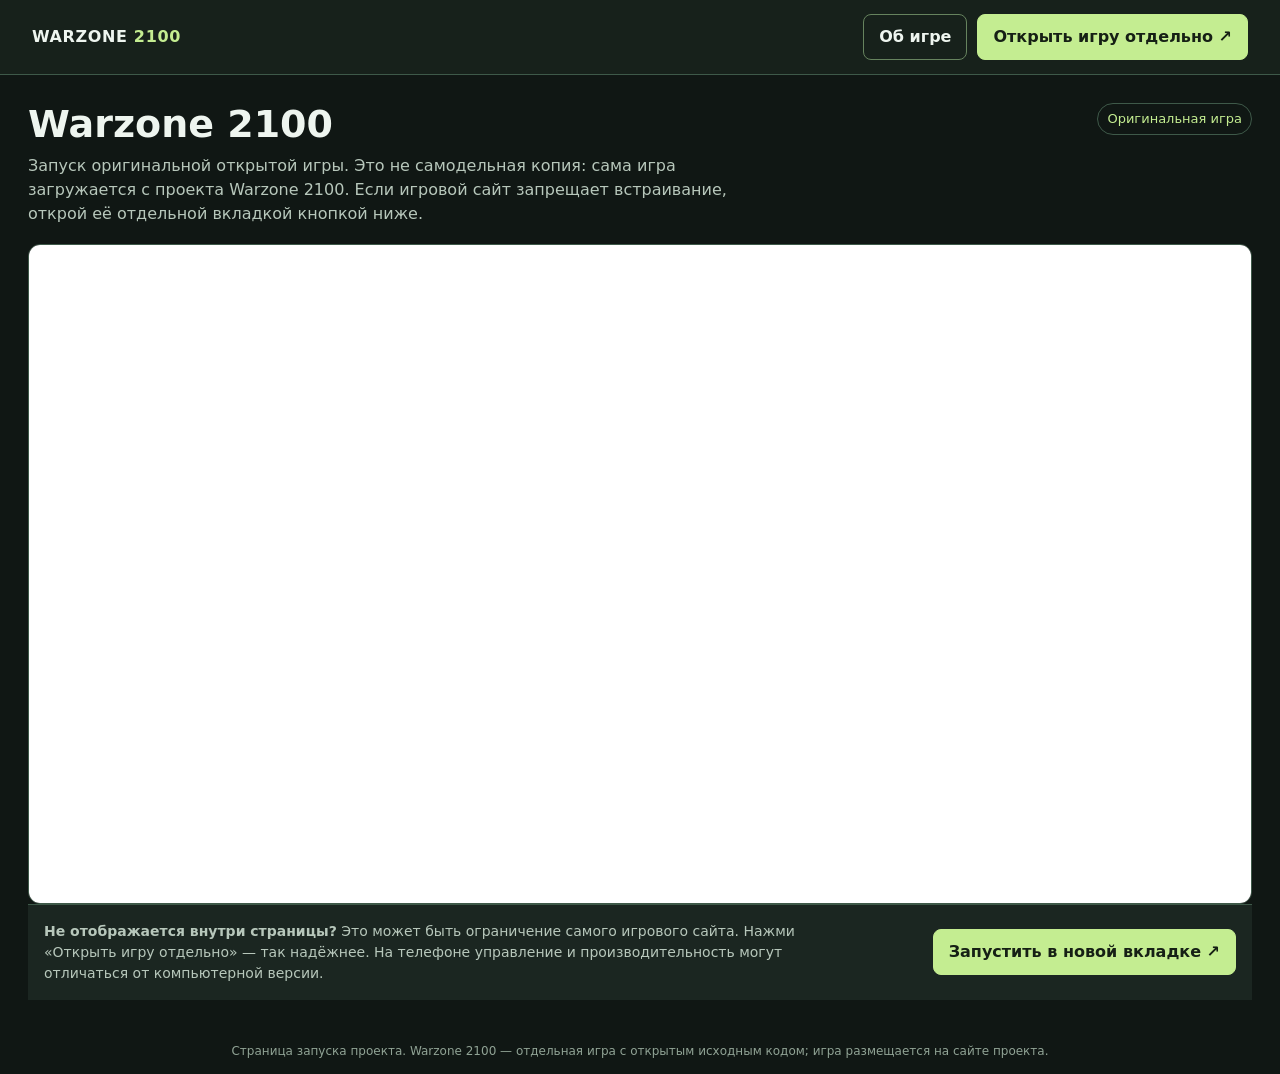
==== commit c8f656cf: "Redesign Warzone 2100 browser launcher" ====
--- a/index.html
+++ b/index.html
@@ -2,25 +2,57 @@
 <html lang="ru">
 <head>
 <meta charset="utf-8">
-<meta name="viewport" content="width=device-width,initial-scale=1">
-<meta http-equiv="refresh" content="2;url=https://play.wz2100.net/">
-<title>Warzone 2100 — запуск настоящей игры</title>
+<meta name="viewport" content="width=device-width,initial-scale=1,viewport-fit=cover">
+<meta name="theme-color" content="#111a18">
+<title>Warzone 2100 — браузерный запуск</title>
 <style>
-:root{color-scheme:dark;background:#111820;color:#e8eee8;font:16px system-ui,sans-serif}
-body{min-height:100vh;margin:0;display:grid;place-items:center;padding:24px;box-sizing:border-box}
-main{max-width:620px;padding:28px;border:1px solid #52685f;border-radius:12px;background:#1a2927}
-h1{margin-top:0;font-size:clamp(24px,5vw,36px)}
-p{line-height:1.6;color:#c9d8d1}
-a{display:inline-block;margin-top:10px;padding:12px 18px;background:#b9e5b7;color:#142019;text-decoration:none;font-weight:700;border-radius:7px}
-small{display:block;margin-top:16px;color:#9fb2aa}
+:root{color-scheme:dark;--bg:#101714;--panel:#1b2621;--line:#3e5949;--text:#eef5ef;--muted:#b7c7bb;--accent:#c4ed91}
+*{box-sizing:border-box}
+html,body{margin:0;min-height:100%;background:var(--bg);color:var(--text);font:16px/1.5 system-ui,-apple-system,Segoe UI,sans-serif}
+body{min-height:100vh;display:flex;flex-direction:column}
+header{padding:14px clamp(14px,3vw,32px);display:flex;gap:16px;align-items:center;justify-content:space-between;background:#17211b;border-bottom:1px solid var(--line)}
+.brand{font-weight:800;letter-spacing:.04em}.brand span{color:var(--accent)}
+.actions{display:flex;gap:10px;flex-wrap:wrap}
+a{color:inherit}
+.btn{display:inline-flex;align-items:center;justify-content:center;padding:10px 15px;border-radius:8px;border:1px solid #66835e;text-decoration:none;font-weight:700}
+.btn.primary{background:var(--accent);color:#162015;border-color:var(--accent)}
+main{width:100%;max-width:1400px;margin:0 auto;padding:clamp(14px,3vw,28px);flex:1}
+.intro{display:flex;align-items:flex-start;justify-content:space-between;gap:20px;margin-bottom:18px}
+h1{font-size:clamp(24px,4vw,38px);line-height:1.12;margin:0 0 8px}
+p{margin:0;color:var(--muted);max-width:760px}
+.status{white-space:nowrap;color:var(--accent);font-size:13px;border:1px solid var(--line);padding:5px 9px;border-radius:999px}
+.game{position:relative;min-height:58vh;height:calc(100vh - 240px);max-height:900px;min-width:0;border:1px solid var(--line);border-radius:12px;overflow:hidden;background:#080d0b}
+iframe{width:100%;height:100%;min-height:58vh;border:0;background:#080d0b}
+.fallback{display:flex;gap:14px;align-items:center;justify-content:space-between;flex-wrap:wrap;padding:16px;background:var(--panel);border-top:1px solid var(--line)}
+.fallback p{font-size:14px;max-width:780px}
+footer{padding:14px 20px;text-align:center;color:#90a395;font-size:12px}
+@media(max-width:650px){header{align-items:flex-start;flex-direction:column}.intro{flex-direction:column}.game{height:68vh;min-height:420px}iframe{min-height:420px}.fallback{align-items:flex-start;flex-direction:column}}
 </style>
 </head>
 <body>
+<header>
+  <div class="brand">WARZONE <span>2100</span></div>
+  <nav class="actions" aria-label="Ссылки">
+    <a class="btn" href="https://wz2100.net/" target="_blank" rel="noopener noreferrer">Об игре</a>
+    <a class="btn primary" href="https://play.wz2100.net/" target="_blank" rel="noopener noreferrer">Открыть игру отдельно ↗</a>
+  </nav>
+</header>
 <main>
-<h1>Warzone 2100</h1>
-<p>Это настоящая Warzone 2100 — оригинальная открытая игра, а не самодельная копия. Сейчас откроется официальная браузерная версия.</p>
-<a href="https://play.wz2100.net/">Запустить Warzone 2100</a>
-<small>Если автоматический переход не сработал, нажми кнопку выше. Для браузерной версии нужен современный браузер с WebAssembly и WebGL 2; лучше играть с компьютера и клавиатуры.</small>
+  <section class="intro">
+    <div>
+      <h1>Warzone 2100</h1>
+      <p>Запуск оригинальной открытой игры. Это не самодельная копия: сама игра загружается с проекта Warzone 2100. Если игровой сайт запрещает встраивание, открой её отдельной вкладкой кнопкой ниже.</p>
+    </div>
+    <div class="status">Оригинальная игра</div>
+  </section>
+  <section class="game" aria-label="Окно игры">
+    <iframe src="https://play.wz2100.net/" title="Warzone 2100 — оригинальная браузерная версия" allow="fullscreen; gamepad" allowfullscreen loading="eager" referrerpolicy="strict-origin-when-cross-origin"></iframe>
+  </section>
+  <section class="fallback">
+    <p><strong>Не отображается внутри страницы?</strong> Это может быть ограничение самого игрового сайта. Нажми «Открыть игру отдельно» — так надёжнее. На телефоне управление и производительность могут отличаться от компьютерной версии.</p>
+    <a class="btn primary" href="https://play.wz2100.net/" target="_blank" rel="noopener noreferrer">Запустить в новой вкладке ↗</a>
+  </section>
 </main>
+<footer>Страница запуска проекта. Warzone 2100 — отдельная игра с открытым исходным кодом; игра размещается на сайте проекта.</footer>
 </body>
 </html>
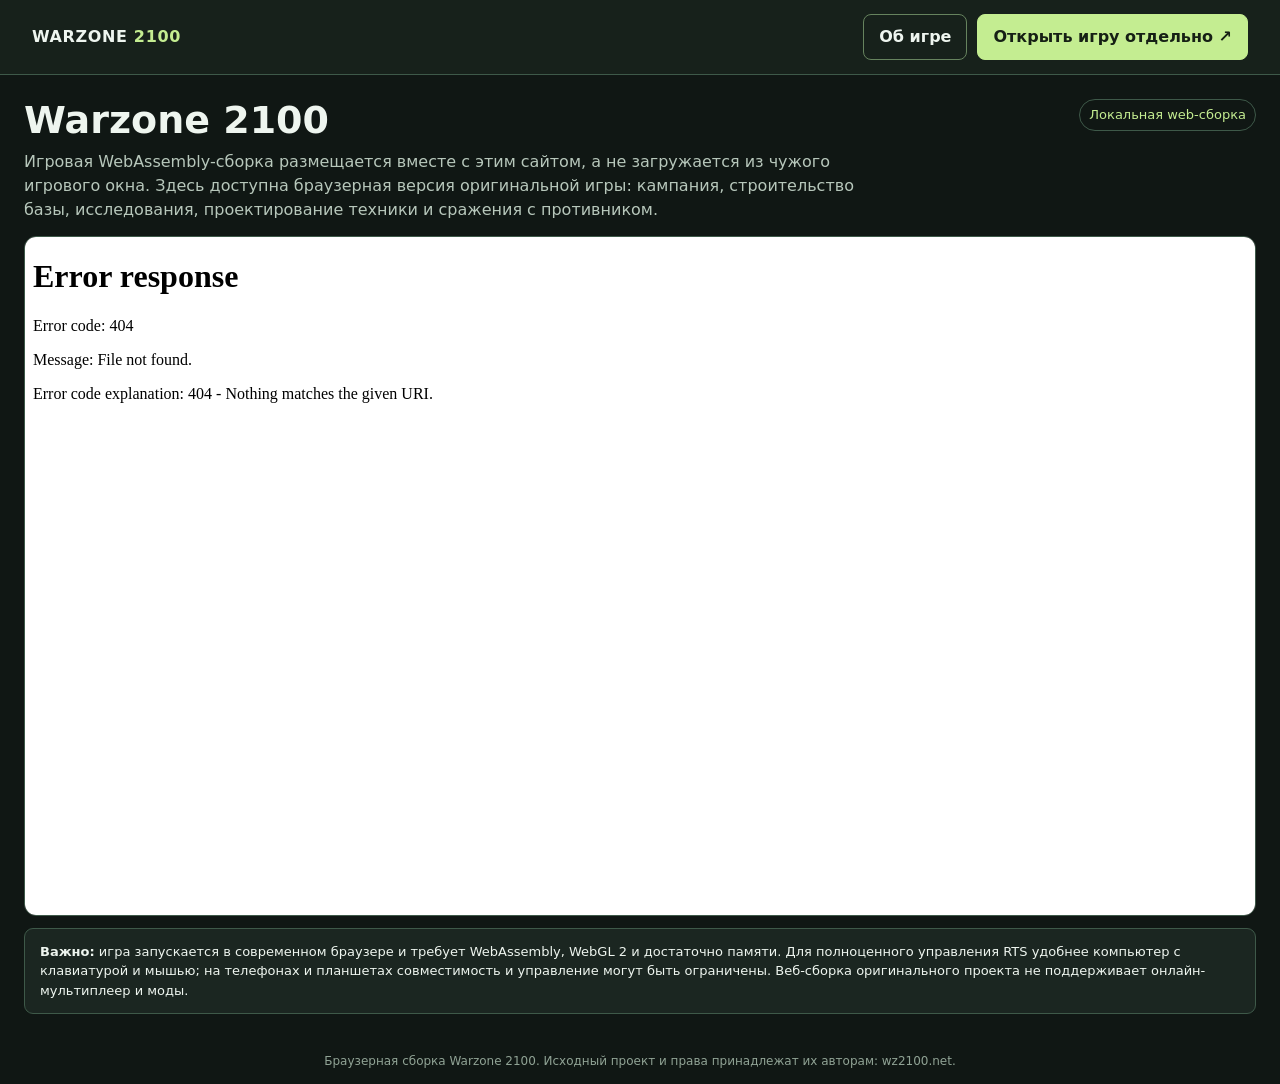
==== commit 3e163389: "Adapt the Warzone 2100 browser page for a self-hosted Web Edition" ====
--- a/index.html
+++ b/index.html
@@ -4,7 +4,7 @@
 <meta charset="utf-8">
 <meta name="viewport" content="width=device-width,initial-scale=1,viewport-fit=cover">
 <meta name="theme-color" content="#111a18">
-<title>Warzone 2100 — браузерный запуск</title>
+<title>Warzone 2100 — браузерная версия</title>
 <style>
 :root{color-scheme:dark;--bg:#101714;--panel:#1b2621;--line:#3e5949;--text:#eef5ef;--muted:#b7c7bb;--accent:#c4ed91}
 *{box-sizing:border-box}
@@ -16,17 +16,16 @@
 a{color:inherit}
 .btn{display:inline-flex;align-items:center;justify-content:center;padding:10px 15px;border-radius:8px;border:1px solid #66835e;text-decoration:none;font-weight:700}
 .btn.primary{background:var(--accent);color:#162015;border-color:var(--accent)}
-main{width:100%;max-width:1400px;margin:0 auto;padding:clamp(14px,3vw,28px);flex:1}
-.intro{display:flex;align-items:flex-start;justify-content:space-between;gap:20px;margin-bottom:18px}
+main{width:100%;max-width:1500px;margin:0 auto;padding:clamp(12px,2vw,24px);flex:1}
+.intro{display:flex;align-items:flex-start;justify-content:space-between;gap:20px;margin-bottom:14px}
 h1{font-size:clamp(24px,4vw,38px);line-height:1.12;margin:0 0 8px}
-p{margin:0;color:var(--muted);max-width:760px}
+p{margin:0;color:var(--muted);max-width:850px}
 .status{white-space:nowrap;color:var(--accent);font-size:13px;border:1px solid var(--line);padding:5px 9px;border-radius:999px}
-.game{position:relative;min-height:58vh;height:calc(100vh - 240px);max-height:900px;min-width:0;border:1px solid var(--line);border-radius:12px;overflow:hidden;background:#080d0b}
-iframe{width:100%;height:100%;min-height:58vh;border:0;background:#080d0b}
-.fallback{display:flex;gap:14px;align-items:center;justify-content:space-between;flex-wrap:wrap;padding:16px;background:var(--panel);border-top:1px solid var(--line)}
-.fallback p{font-size:14px;max-width:780px}
+.game{position:relative;height:calc(100vh - 220px);min-height:480px;max-height:1100px;min-width:0;border:1px solid var(--line);border-radius:12px;overflow:hidden;background:#080d0b}
+iframe{display:block;width:100%;height:100%;border:0;background:#080d0b}
+.note{margin-top:12px;padding:13px 15px;background:var(--panel);border:1px solid var(--line);border-radius:9px;font-size:13px}
 footer{padding:14px 20px;text-align:center;color:#90a395;font-size:12px}
-@media(max-width:650px){header{align-items:flex-start;flex-direction:column}.intro{flex-direction:column}.game{height:68vh;min-height:420px}iframe{min-height:420px}.fallback{align-items:flex-start;flex-direction:column}}
+@media(max-width:650px){header{align-items:flex-start;flex-direction:column}.intro{flex-direction:column}.game{height:72vh;min-height:500px} .btn{padding:9px 11px}}
 </style>
 </head>
 <body>
@@ -34,25 +33,24 @@
   <div class="brand">WARZONE <span>2100</span></div>
   <nav class="actions" aria-label="Ссылки">
     <a class="btn" href="https://wz2100.net/" target="_blank" rel="noopener noreferrer">Об игре</a>
-    <a class="btn primary" href="https://play.wz2100.net/" target="_blank" rel="noopener noreferrer">Открыть игру отдельно ↗</a>
+    <a class="btn primary" href="./game/" target="_blank" rel="noopener noreferrer">Открыть игру отдельно ↗</a>
   </nav>
 </header>
 <main>
   <section class="intro">
     <div>
       <h1>Warzone 2100</h1>
-      <p>Запуск оригинальной открытой игры. Это не самодельная копия: сама игра загружается с проекта Warzone 2100. Если игровой сайт запрещает встраивание, открой её отдельной вкладкой кнопкой ниже.</p>
+      <p>Игровая WebAssembly-сборка размещается вместе с этим сайтом, а не загружается из чужого игрового окна. Здесь доступна браузерная версия оригинальной игры: кампания, строительство базы, исследования, проектирование техники и сражения с противником.</p>
     </div>
-    <div class="status">Оригинальная игра</div>
+    <div class="status">Локальная web-сборка</div>
   </section>
-  <section class="game" aria-label="Окно игры">
-    <iframe src="https://play.wz2100.net/" title="Warzone 2100 — оригинальная браузерная версия" allow="fullscreen; gamepad" allowfullscreen loading="eager" referrerpolicy="strict-origin-when-cross-origin"></iframe>
+  <section class="game" aria-label="Warzone 2100">
+    <iframe src="./game/" title="Warzone 2100 — браузерная версия" allow="fullscreen; gamepad" allowfullscreen loading="eager"></iframe>
   </section>
-  <section class="fallback">
-    <p><strong>Не отображается внутри страницы?</strong> Это может быть ограничение самого игрового сайта. Нажми «Открыть игру отдельно» — так надёжнее. На телефоне управление и производительность могут отличаться от компьютерной версии.</p>
-    <a class="btn primary" href="https://play.wz2100.net/" target="_blank" rel="noopener noreferrer">Запустить в новой вкладке ↗</a>
+  <section class="note">
+    <strong>Важно:</strong> игра запускается в современном браузере и требует WebAssembly, WebGL 2 и достаточно памяти. Для полноценного управления RTS удобнее компьютер с клавиатурой и мышью; на телефонах и планшетах совместимость и управление могут быть ограничены. Веб-сборка оригинального проекта не поддерживает онлайн-мультиплеер и моды.
   </section>
 </main>
-<footer>Страница запуска проекта. Warzone 2100 — отдельная игра с открытым исходным кодом; игра размещается на сайте проекта.</footer>
+<footer>Браузерная сборка Warzone 2100. Исходный проект и права принадлежат их авторам: wz2100.net.</footer>
 </body>
 </html>
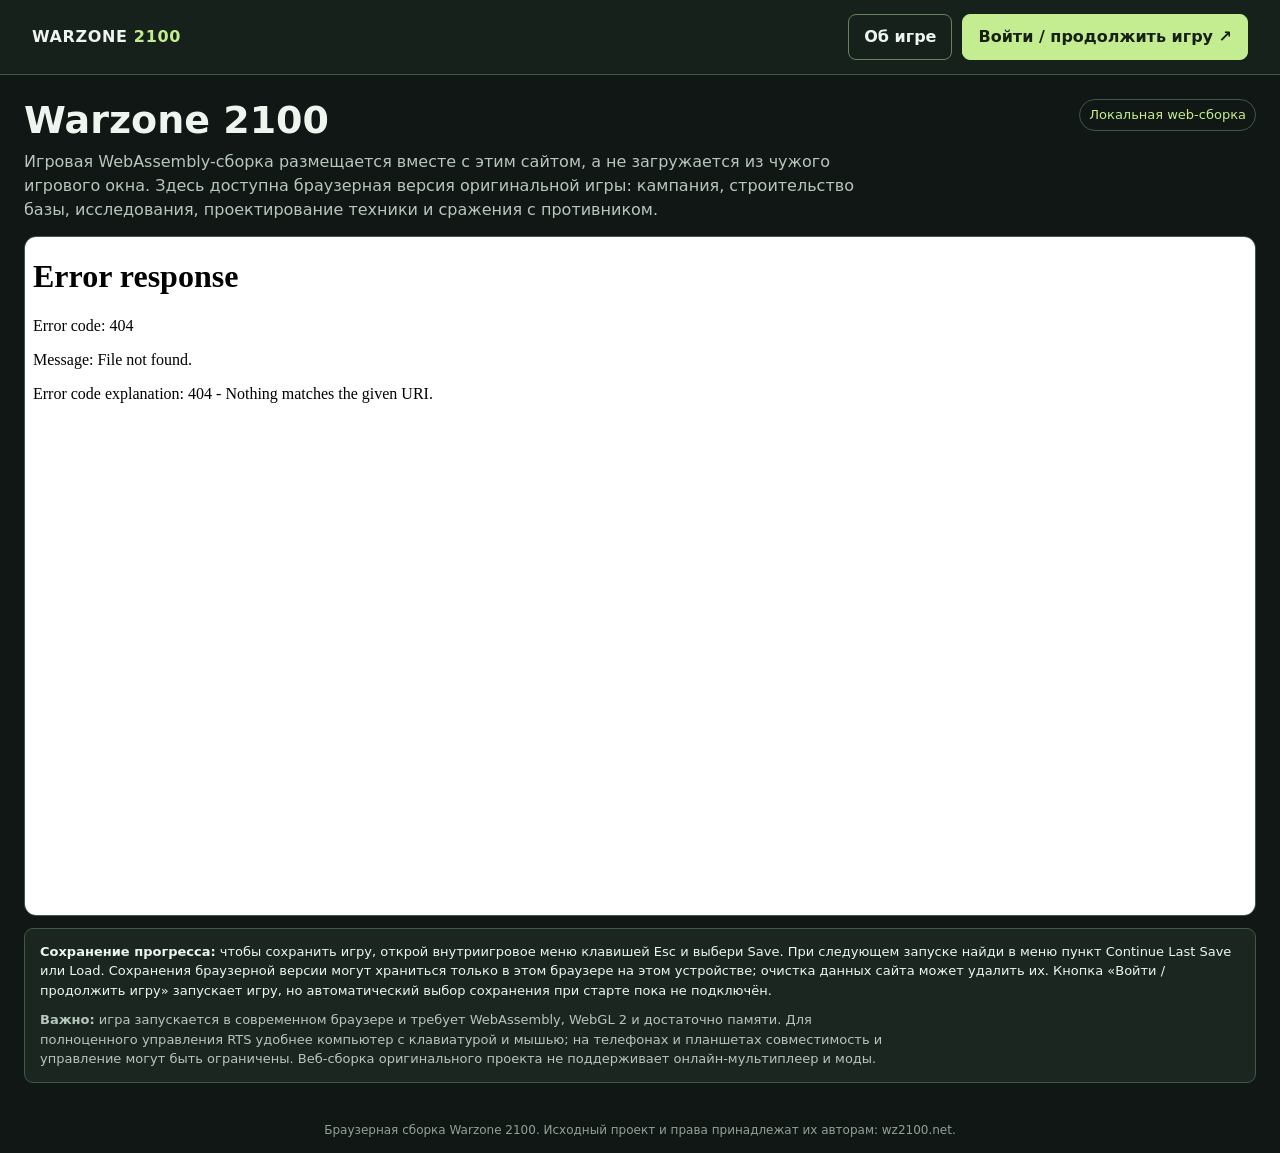
==== commit cef37c8e: "Add continue-game entry and save guidance" ====
--- a/index.html
+++ b/index.html
@@ -33,7 +33,7 @@
   <div class="brand">WARZONE <span>2100</span></div>
   <nav class="actions" aria-label="Ссылки">
     <a class="btn" href="https://wz2100.net/" target="_blank" rel="noopener noreferrer">Об игре</a>
-    <a class="btn primary" href="./game/" target="_blank" rel="noopener noreferrer">Открыть игру отдельно ↗</a>
+    <a class="btn primary" href="./game/" target="_blank" rel="noopener noreferrer">Войти / продолжить игру ↗</a>
   </nav>
 </header>
 <main>
@@ -48,7 +48,8 @@
     <iframe src="./game/" title="Warzone 2100 — браузерная версия" allow="fullscreen; gamepad" allowfullscreen loading="eager"></iframe>
   </section>
   <section class="note">
-    <strong>Важно:</strong> игра запускается в современном браузере и требует WebAssembly, WebGL 2 и достаточно памяти. Для полноценного управления RTS удобнее компьютер с клавиатурой и мышью; на телефонах и планшетах совместимость и управление могут быть ограничены. Веб-сборка оригинального проекта не поддерживает онлайн-мультиплеер и моды.
+    <strong>Сохранение прогресса:</strong> чтобы сохранить игру, открой внутриигровое меню клавишей Esc и выбери Save. При следующем запуске найди в меню пункт Continue Last Save или Load. Сохранения браузерной версии могут храниться только в этом браузере на этом устройстве; очистка данных сайта может удалить их. Кнопка «Войти / продолжить игру» запускает игру, но автоматический выбор сохранения при старте пока не подключён.
+    <p style="margin-top:10px"><strong>Важно:</strong> игра запускается в современном браузере и требует WebAssembly, WebGL 2 и достаточно памяти. Для полноценного управления RTS удобнее компьютер с клавиатурой и мышью; на телефонах и планшетах совместимость и управление могут быть ограничены. Веб-сборка оригинального проекта не поддерживает онлайн-мультиплеер и моды.</p>
   </section>
 </main>
 <footer>Браузерная сборка Warzone 2100. Исходный проект и права принадлежат их авторам: wz2100.net.</footer>
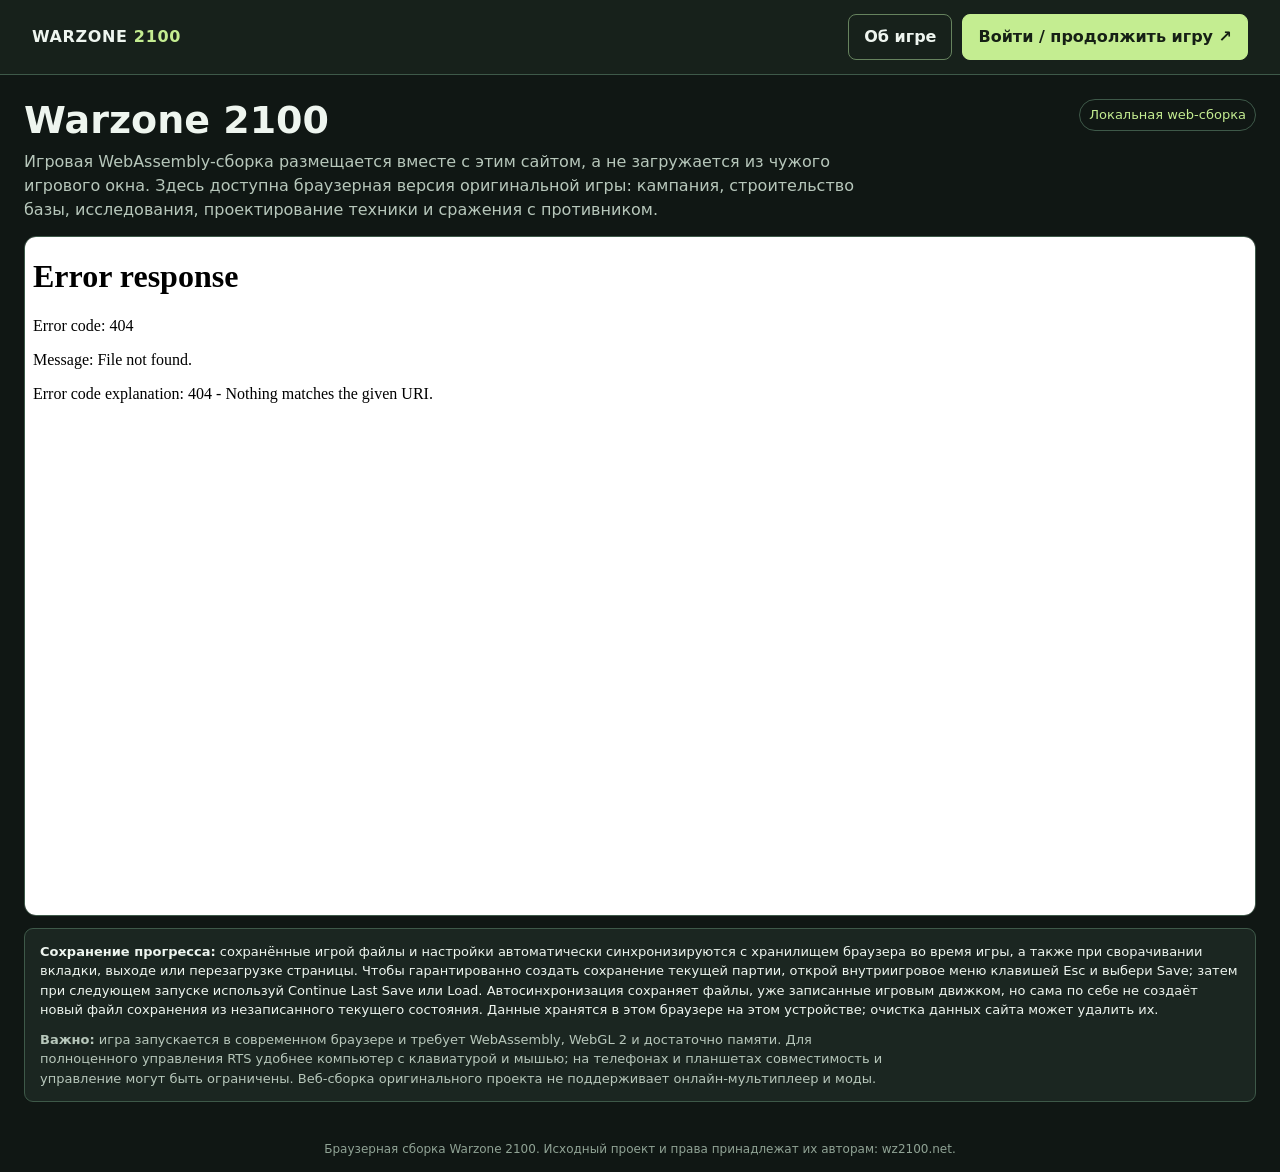
==== commit ed680897: "Explain automatic browser persistence and game-save limits" ====
--- a/index.html
+++ b/index.html
@@ -48,7 +48,7 @@
     <iframe src="./game/" title="Warzone 2100 — браузерная версия" allow="fullscreen; gamepad" allowfullscreen loading="eager"></iframe>
   </section>
   <section class="note">
-    <strong>Сохранение прогресса:</strong> чтобы сохранить игру, открой внутриигровое меню клавишей Esc и выбери Save. При следующем запуске найди в меню пункт Continue Last Save или Load. Сохранения браузерной версии могут храниться только в этом браузере на этом устройстве; очистка данных сайта может удалить их. Кнопка «Войти / продолжить игру» запускает игру, но автоматический выбор сохранения при старте пока не подключён.
+    <strong>Сохранение прогресса:</strong> сохранённые игрой файлы и настройки автоматически синхронизируются с хранилищем браузера во время игры, а также при сворачивании вкладки, выходе или перезагрузке страницы. Чтобы гарантированно создать сохранение текущей партии, открой внутриигровое меню клавишей Esc и выбери Save; затем при следующем запуске используй Continue Last Save или Load. Автосинхронизация сохраняет файлы, уже записанные игровым движком, но сама по себе не создаёт новый файл сохранения из незаписанного текущего состояния. Данные хранятся в этом браузере на этом устройстве; очистка данных сайта может удалить их.
     <p style="margin-top:10px"><strong>Важно:</strong> игра запускается в современном браузере и требует WebAssembly, WebGL 2 и достаточно памяти. Для полноценного управления RTS удобнее компьютер с клавиатурой и мышью; на телефонах и планшетах совместимость и управление могут быть ограничены. Веб-сборка оригинального проекта не поддерживает онлайн-мультиплеер и моды.</p>
   </section>
 </main>
